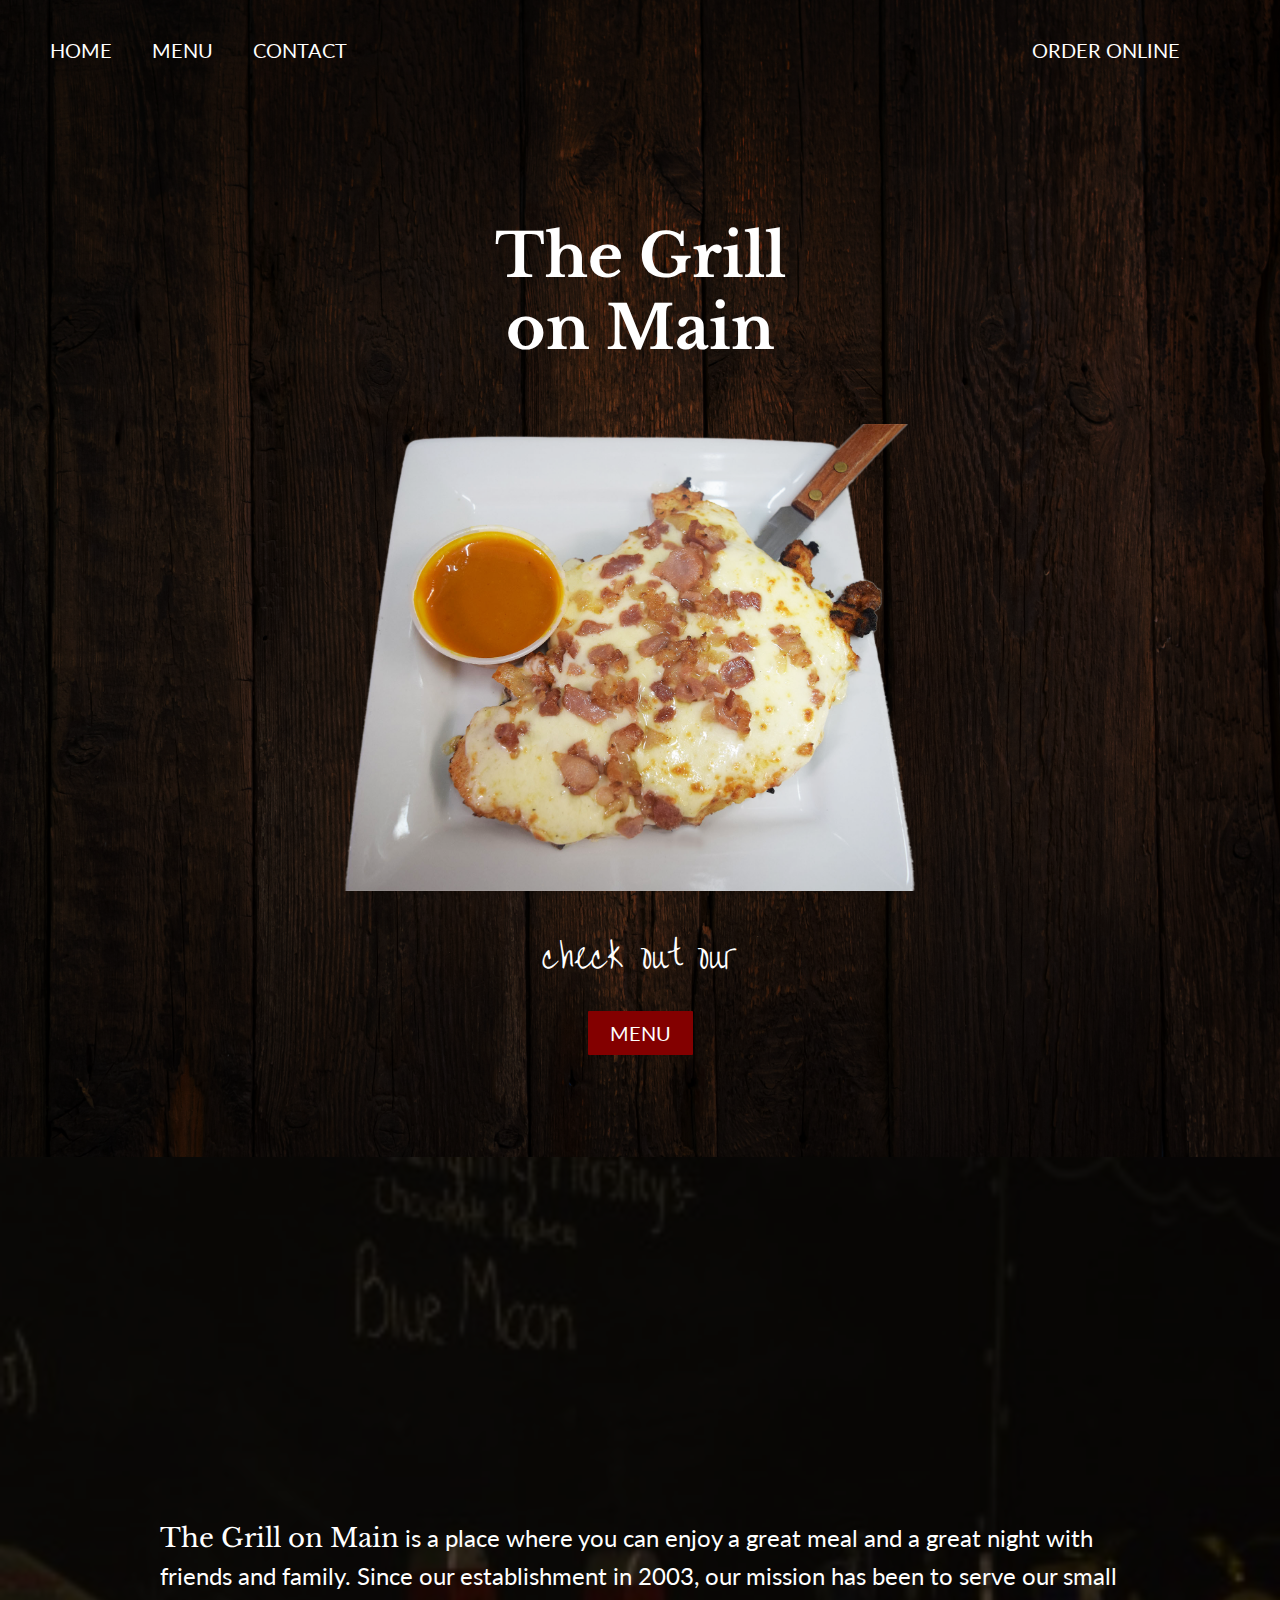
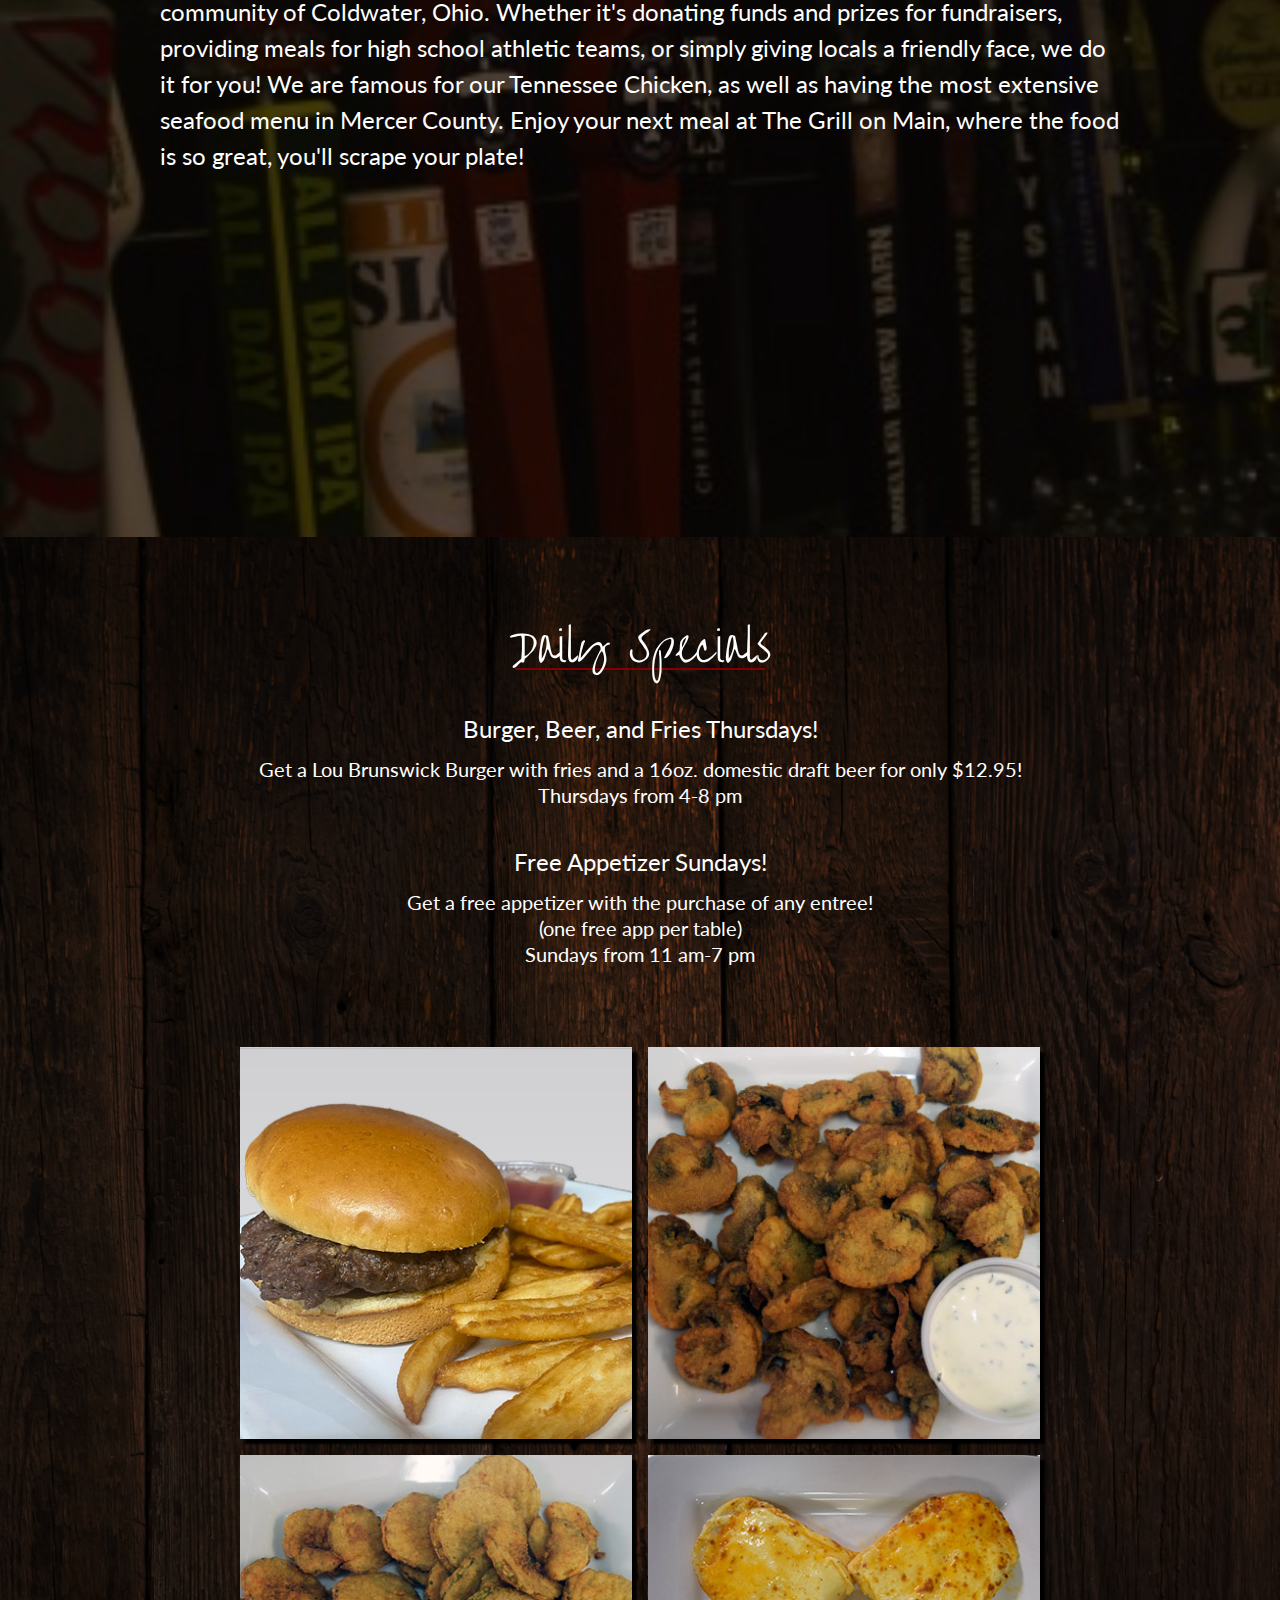
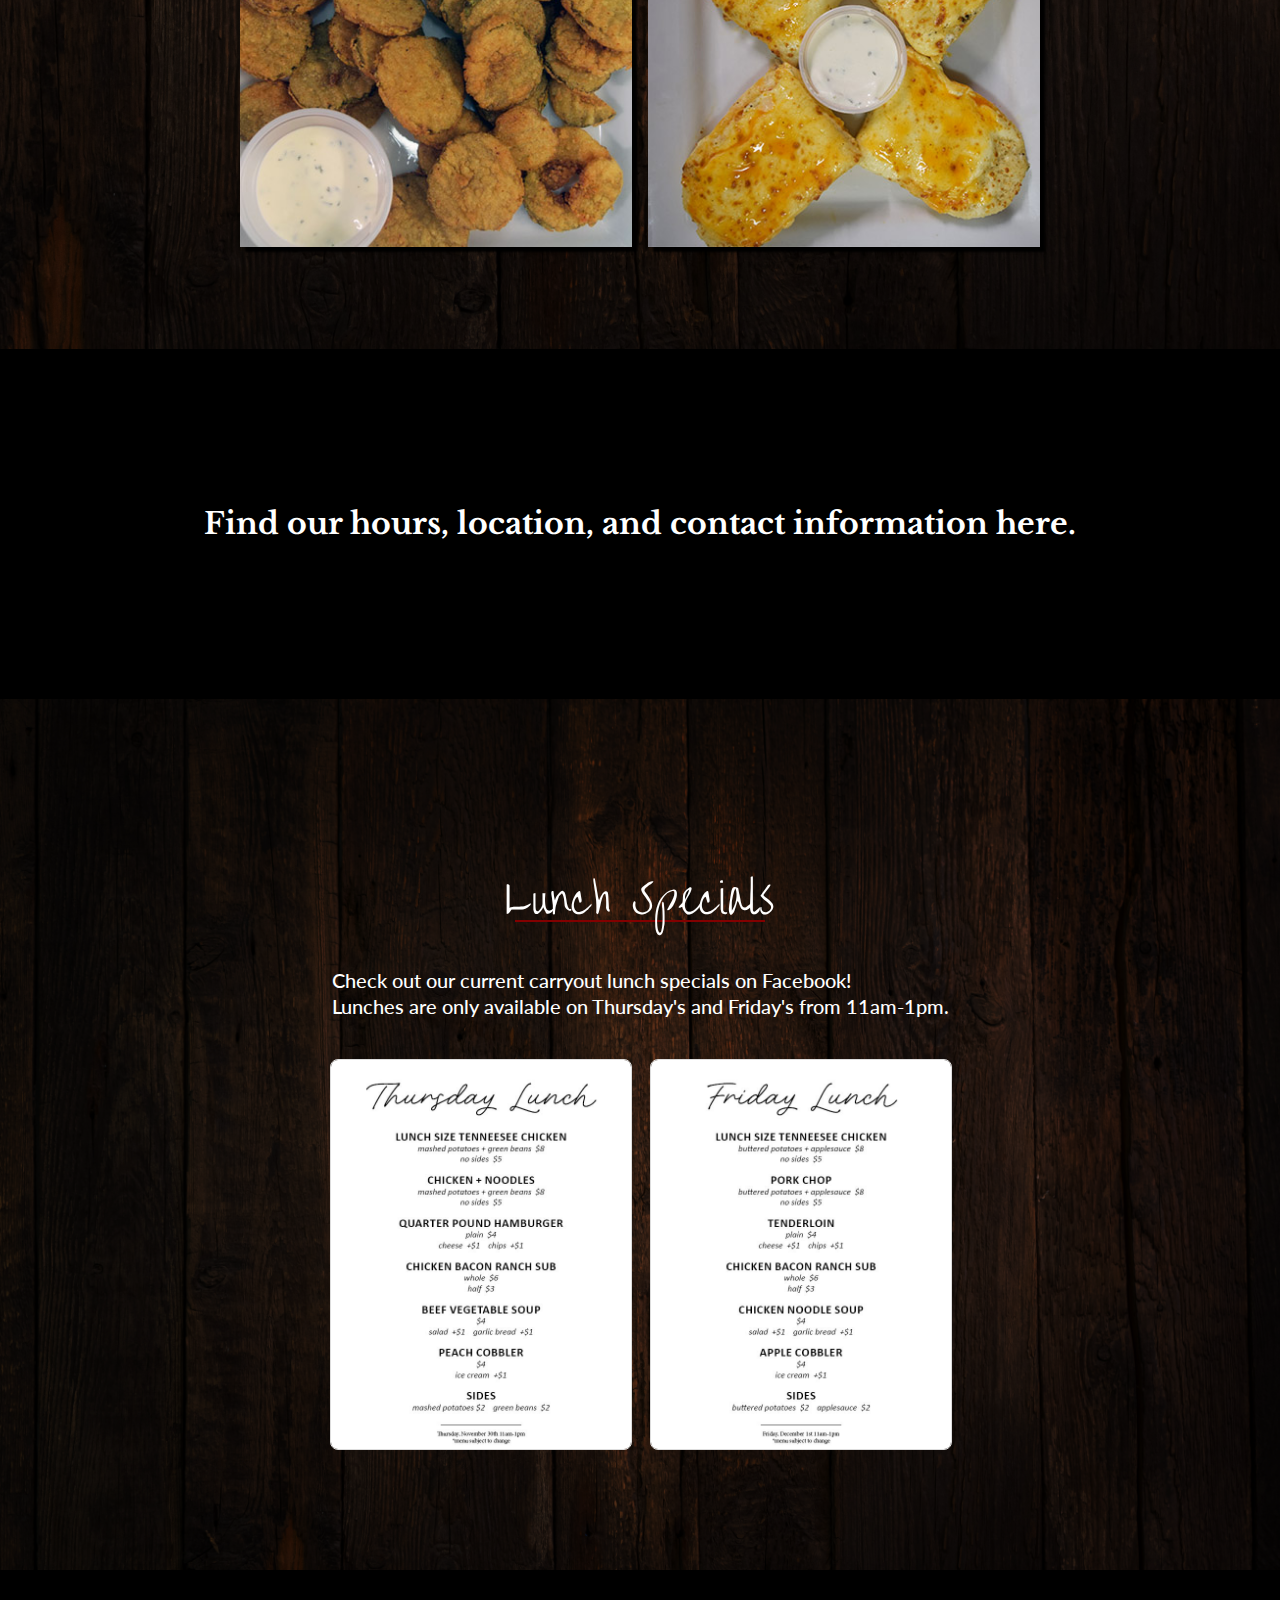
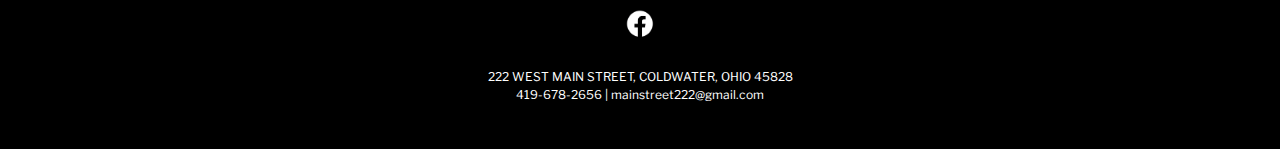
==== index.html @ 2a8985be "added files" ====
<!DOCTYPE html>
<html lang="en">

<head>
  <meta charset="UTF-8">
  <meta name="viewport" content="width=device-width, initial-scale=1.0">
  <meta http-equiv="X-UA-Compatible" content="IE=edge">
  <meta name="description"
    content="The Grill on Main has been serving the Mercer County community since 2006. We have a large selection of fresh seafood, unique entrees, and a variety of draft beer. Dine in with us or order online today!">
  <!-- avoid using a single meta description tag across all of your site's pages or a large group of pages. https://developers.google.com/search/docs/fundamentals/seo-starter-guide -->
  <meta name="author" content="Tech Solutions LLC">
  <meta name="author" content="Marti Rosenbeck">
  <meta name="keywords"
    content="Grill on Main, Restaurant, Family Diner, Fresh Seafood, Large Selection of Seafood, Tenessee Chicken, Chicken, Ohio Restaurant, Coldwater Ohio, Mercer County, Online Ordering, InstantOrder Online Ordering, Restaurant Online Ordering With InstantOrder">
  <title>The Grill on Main | Coldwater, Ohio</title>
  <link rel="stylesheet" type="text/css" href="styles.css">
</head>

<body>
  <div id="body-home">
    <div id="welcome-background">
      <header>
        <!-- hamburger menu -->
        <nav>
          <div id="menuToggle">
            <input type="checkbox" />

            <span></span>
            <span></span>
            <span></span>

            <ul id="menu">
              <li><a href="index.html">Home</a></li>
              <li><a href="menu.html">Menu</a></li>
              <li><a href="contact.html">Contact</a></li>
              <li><a href="https://order.grillonmain.net/menu" target="_blank">Order Online</a></li>
            </ul>
          </div>
        </nav>
        <!-- nav bar menu -->
        <nav>
          <ul id="navMenu">
            <li><a href="index.html">Home</a></li>
            <li><a href="menu.html">Menu</a></li>
            <li><a href="contact.html">Contact</a></li>
            <li><a href="https://order.grillonmain.net/menu" target="_blank">Order Online</a></li>
          </ul>
        </nav>
      </header>

      <h1>Grill on Main Home</h1>

      <section id="welcome">
        <div class="flex-container-query">
          <h2>The Grill <br>on Main</h2>
          <div class="image-container">
            <img src="public/images/TennesseChicken2.png" alt="Tennesse Chicken">
          </div>
        </div>
        <p>check out our</p>
        <a href="menu.html" class="menu-button">MENU</a>
      </section>
    </div>

    <section id="about">
      <div id="about-content">
        <h2>About Us</h2>
        <p>
          <span class="special-text">The Grill on Main</span> is a place where you can enjoy a great meal and a great
          night with friends and family. Since our establishment in 2003, our mission has been to serve our small
          community of Coldwater, Ohio.
          Whether it's donating funds and prizes for fundraisers, providing meals for high school athletic teams, or
          simply giving locals a friendly face, we do it
          for you! We are famous for our Tennessee Chicken, as well as having the most extensive seafood menu in Mercer
          County. Enjoy your next meal at The Grill on Main, where the food is so great, you'll scrape your plate!
        </p>
      </div>
    </section>

    <section id="daily-specials">
      <h2>Daily Specials</h2>

      <div id="specials-content">
          <h3>Burger, Beer, and Fries Thursdays!</h3>
          <p>Get a Lou Brunswick Burger with fries and a 16oz. domestic draft beer for only $12.95!
            <br>Thursdays from 4-8 pm
          </p>

          <h3>Free Appetizer Sundays! </h3>
          <p>Get a free appetizer with the purchase of any entree!<br>(one free app per table)
            <br>Sundays from 11 am-7 pm
          </p>

        <div id="img-gallery">
          <img src="public/images/thursdayhamburgerspecial.jpg" alt="hamburger and fries">
          <img src="public/images/MushroomChipscopy.jpg" alt="mushroom chips">
          <img src="public/images/PickleChipscopy.jpg" alt="pickle chips">
          <img src="public/images/BuffaloBreadcopy.jpg" alt="buffalo bread">
        </div>
      </div>
    </section>

    <section id="banner">
      <h2><a href="contact.html">Find our hours, location, and contact information here.</a> </h2>
    </section>

    <section id="lunch-specials">
      <h2>Lunch Specials</h2>
      <p>Check out our current carryout lunch specials on Facebook!<br> 
        Lunches are only available on Thursday's and Friday's from 11am-1pm.</p>
      <div id="img-flex">
        <a href="https://www.facebook.com/TheGrillonMainCW/" target="_blank">
          <img src="public/images/LunchMenuThursday.jpg" alt="lunch menu pictures that link to Facebook">
        </a>
        <a href="https://www.facebook.com/TheGrillonMainCW/" target="_blank">
          <img src="public/images/LunchMenuFriday.jpg" alt="lunch menu pictures that link to Facebook">
        </a>
      </div>
    </section>

    <footer>
        <!-- Wrap the Facebook icon with an anchor tag -->
        <a href="https://www.facebook.com/TheGrillonMainCW/" target="_blank">
          <img class="facebook-icon" src="public/images/facebook-logo.png" alt="Facebook Icon">
        </a>
        <div class="contact-info">
          <p><a href="https://goo.gl/maps/1swjdxKgeLaWyCQJ6" target="_blank">222 WEST MAIN STREET, COLDWATER, OHIO
              45828</a></p>
          <p><a href="tel:+14196782656">419-678-2656</a> | <a
              href="mailto:mainstreet222@gmail.com">mainstreet222@gmail.com</a></p>
        </div>
    </footer>
  </div>
</body>

</html>
---- styles.css ----
@import url('https://fonts.googleapis.com/css2?family=Lato:wght@100;300;400;700&family=Libre+Baskerville:wght@400;700&family=Libre+Franklin:wght@300;400;500&family=Liu+Jian+Mao+Cao&display=swap');

/* http://meyerweb.com/eric/tools/css/reset/ 
   v2.0 | 20110126
   License: none (public domain)
*/

html,
body,
div,
span,
applet,
object,
iframe,
h1,
h2,
h3,
h4,
h5,
h6,
p,
blockquote,
pre,
a,
abbr,
acronym,
address,
big,
cite,
code,
del,
dfn,
em,
img,
ins,
kbd,
q,
s,
samp,
small,
strike,
strong,
sub,
sup,
tt,
var,
b,
u,
i,
center,
dl,
dt,
dd,
ol,
ul,
li,
fieldset,
form,
label,
legend,
table,
caption,
tbody,
tfoot,
thead,
tr,
th,
td,
article,
aside,
canvas,
details,
embed,
figure,
figcaption,
footer,
header,
hgroup,
menu,
nav,
output,
ruby,
section,
summary,
time,
mark,
audio,
video {
  margin: 0;
  padding: 0;
  border: 0;
  font-size: 100%;
  font: inherit;
  vertical-align: baseline;
}

/* HTML5 display-role reset for older browsers */
article,
aside,
details,
figcaption,
figure,
footer,
header,
hgroup,
menu,
nav,
section {
  display: block;
}

body {
  line-height: 1;
}

ol,
ul {
  list-style: none;
}

blockquote,
q {
  quotes: none;
}

blockquote:before,
blockquote:after,
q:before,
q:after {
  content: '';
  content: none;
}

table {
  border-collapse: collapse;
  border-spacing: 0;
}


/* General styles for all pages */
html {
  font-size: 16px;
  line-height: 1.5;
}

body {
  font-family: "Lato", "Avenir", sans-serif;
}

header {
  z-index: 1;
  position: relative;
}

#navMenu a {
  transition: color 0.3s ease;
}

#navMenu a:hover {
  color: #830000;
}

/* Start of Hamburger Menu */
#menuToggle {
  display: block;
  position: relative;
  top: 50px;
  padding-left: 20px;
  z-index: 1;
  -webkit-user-select: none;
  user-select: none;
}

#menuToggle a {
  text-decoration: none;
  color: #fff;

  transition: color 0.3s ease;
}

#menuToggle input {
  display: block;
  width: 40px;
  height: 32px;
  position: absolute;
  top: -7px;
  left: -5px;

  cursor: pointer;

  opacity: 0;
  z-index: 2;

  -webkit-touch-callout: none;
}

#menuToggle span {
  display: block;
  width: 33px;
  height: 4px;
  margin-bottom: 5px;
  position: relative;

  background: #fff;
  border-radius: 3px;

  z-index: 1;

  transform-origin: 4px 0px;

  transition: transform 0.5s cubic-bezier(0.77, 0.2, 0.05, 1.0),
    background 0.5s cubic-bezier(0.77, 0.2, 0.05, 1.0),
    opacity 0.55s ease;
}

#menuToggle span:first-child {
  transform-origin: 0% 0%;
}

#menuToggle span:nth-last-child(2) {
  transform-origin: 0% 100%;
}


#menuToggle input:checked~span {
  opacity: 1;
  transform: rotate(45deg) translate(-2px, -1px);
  background: #fff;
}


#menuToggle input:checked~span:nth-last-child(3) {
  opacity: 0;
  transform: rotate(0deg) scale(0.2, 0.2);
}

#menuToggle input:checked~span:nth-last-child(2) {
  transform: rotate(-45deg) translate(0, -1px);
}

#menu {
  position: absolute;
  width: 100%;
  margin: -100px 0 0 -50px;
  padding: 50px;
  padding-top: 125px;
  background-color: #000000f7;
  list-style-type: none;
  -webkit-font-smoothing: antialiased;

  transform-origin: 0% 0%;
  transform: translate(-100%, 0);

  transition: transform 0.5s cubic-bezier(0.77, 0.2, 0.05, 1.0);
}

#menu li {
  padding: 1.5rem 0;
  font-size: 3rem;
}

#menuToggle input:checked~ul {
  transform: none;
}
/* End of Hamburger Menu */

/* HOME PAGE STYLES */

/* Welcome section */
#welcome-background {
  background-image: url("public/images/Rusticweatheredwoodenbackground2.jpg");
  background-size: cover;
  background-position: center top;
  background-repeat: no-repeat;
  width: 100%;
  height: 100%;
  position: relative;
}

#welcome-background::before {
  content: "";
  position: absolute;
  top: 0;
  left: 0;
  right: 0;
  bottom: 0;
  background-color: rgba(0, 0, 0, 0.5);
  z-index: 0; 
}

#body-home h1 {
  display: none;
}

#body-home h2 {
  font-family: "Libre Baskerville", serif;
  font-size: 1.5rem;
  font-weight: bold;
  color: #fff;
  text-align: center;
}

#welcome {
  margin-top: 5em;
  width: 100%;
  display: flex;
  flex-direction: column;
  justify-content: center;
  align-items: center;
  padding-bottom: 15%;
  margin-bottom: -7%;
}

#welcome h2 {
  font-size: 3rem;
  padding: 1em 0;
  line-height: 1.2;
  position: relative;
}

#welcome p {
  font-family: 'Liu Jian Mao Cao', 'Lato', serif;
  color: #fff;
  font-size: 2rem;
  padding: 1em;
  z-index: 2;
}

.image-container img {
  max-width: 100%;
  height: auto;
  z-index: 0;
}

.image-container {
  display: flex;
  justify-content: center;
}

.menu-button {
  display: inline-block;
  padding: .5rem 1rem;
  border: 2px solid #830000;
  background-color: #830000;
  color: #fff;
  text-decoration: none;
  border-radius: 1px;
  z-index: 1000;
}

.menu-button:hover {
  background-color: #830000;
  color: #ffffff;
}

/* about section */

#about h2 {
  display: none;
}

#about {
  background-image: url("public/images/BeerTap.jpg");
  background-size: cover;
  background-position: center top;
  background-repeat: no-repeat;
  max-width: 100%;
  height: 100vh;
  padding: 2em;
  position: relative;
  margin-bottom: -7%;
  display: flex;
  flex-direction: column;
  justify-content: center;
}

#about::before {
  content: "";
  position: absolute;
  top: 0;
  left: 0;
  right: 0;
  bottom: 0;
  background-color: rgba(0, 0, 0, 0.68);
  /* Adjust the opacity (last value) to control the darkness */
  z-index: 1;
}

#about-content {
  position: relative;
  z-index: 2;
  padding: 10%;
  color: #fff;
}

#about-content .special-text {
  font-family: 'Libre Baskerville', serif;
  font-size: 1.3rem;
}

#about p {
  font-weight: 400;
  line-height: 1.5;
  font-size: 1.2rem;
}

/* daily specials section */

#daily-specials {
  background-image: url("public/images/Rusticweatheredwoodenbackground2.jpg");
  background-size: cover;
  background-position: center top;
  background-repeat: no-repeat;
  max-width: 100%;
  color: #fff;
  padding: 10%;
  margin-bottom: -7%;
  position: relative;
  z-index: -1;
}

/* Add shadowed background for the text in specials-content */
#daily-specials::before {
  content: "";
  position: absolute;
  top: 0;
  left: 0;
  right: 0;
  bottom: 0;
  background-color: rgba(0, 0, 0, 0.5);
  z-index: 0; 
}

#daily-specials h2 {
  padding-top: 2rem;
  font-family: 'Liu Jian Mao Cao', 'Lato', serif;
  font-weight: 300;
  font-size: 2.5rem;
  padding-bottom: 1em;
  position: relative;
  z-index: 2;
}

/* creates an underline */
#daily-specials h2::after {
  content: "";
  position: absolute;
  bottom: .9em;
  left: 50%;
  width: 5em;
  display: inline-block;
  border-bottom: 2px solid #830000;
  transform: translateX(-50%);
  z-index: -1;
}

#specials-content {
  display: flex;
  flex-direction: column;
  align-items: center;
  /* Center the content vertically and horizontally */
  text-align: center;
  /* Center the content horizontally within each flex item */
  padding-bottom: 2em;
}

#specials-content h3 {
  font-size: 1.2rem;
  line-height: 120%;
  padding-bottom: .5em;
  z-index: 1;
}

#specials-content p {
  font-weight: 400;
  line-height: 130%;
  padding-bottom: 2em;
  z-index: 1;
}

#img-gallery {
  display: grid;
  justify-items: center;
  grid-template-columns: repeat(2, 1fr);
  grid-gap: 2%;
  padding: 2em;
  z-index: 1;
}

#img-gallery img {
  max-width: 100%;
  height: auto;
  box-shadow: 5px 5px 2px rgba(0, 0, 0, 0.95);
}

.main-container {
  display: flex;
  flex-direction: column;
}

/* Banner */
#banner {
  background-color: #000;
  padding: 8rem 1rem;
}

#banner h2 a {
  text-decoration: none;
  color: #fff;
  transition: color 0.3s ease;
}

#banner h2 a:hover {
  color: #830000
}


/* Lunch Specials */
#lunch-specials {
  background-image: url("public/images/Rusticweatheredwoodenbackground2.jpg");
  background-size: cover;
  background-position: center top;
  background-repeat: no-repeat;
  max-width: 100%;
  color: #fff;
  padding: 10%;
  margin-bottom: -7%;
  position: relative;
}

/* Add shadowed background for the text in specials-content */
#lunch-specials::before {
  content: "";
  position: absolute;
  top: 0;
  left: 0;
  right: 0;
  bottom: 0;
  background-color: rgba(0, 0, 0, 0.5);
  z-index: 0; 
}

#lunch-specials h2 {
  padding-top: 2rem;
  font-family: 'Liu Jian Mao Cao', 'Lato', serif;
  font-weight: 300;
  font-size: 2.5rem;
  padding-bottom: 1em;
  position: relative;
  z-index: 2; 
}

/* creates an underline */
#lunch-specials h2::after {
  content: "";
  position: absolute;
  bottom:.9em;
  left: 50%;
  width: 5em;
  display: inline-block;
  border-bottom: 2px solid #830000;
  transform: translateX(-50%);
  z-index: -1;
}

#lunch-specials p {
  font-weight: 500;
  line-height: 130%;
  padding: 0 1em 2em 1em;
  position: relative;
  display: flex;
  justify-content: center;
}

#img-flex {
  display: flex;
  position: relative;
  justify-content: center; 
  align-items: center; 
  gap: 20px;
  padding-bottom: 4rem;
}

#img-flex a {
  flex: 1;
  max-width: 300px; 
}

#img-flex img {
  width: 100%;
  height: auto;
  border: 1px solid #ddd;
  border-radius: 8px; 
  transition: opacity 0.3s ease;
}

#img-flex a:hover img {
  opacity: 0.8; /* Adjust the opacity value as needed */
}

/* footer styles */
footer {
  position: relative;
  background-color: #000;
  height: 30vw;
  max-width: 100%;
  display: flex;
  justify-content: center;
  /* Center the items horizontally */
  align-items: center;
  /* Center the items vertically */
}

/* Add a pseudo-element to create the shadow overlay */
footer::before {
  content: "";
  position: absolute;
  top: 0;
  left: 0;
  right: 0;
  bottom: 0;
  background-color: rgba(0, 0, 0, 0.5);
  /* Adjust the opacity (last value) to control the darkness */
}

.facebook-icon {
  position: absolute;
  top: 30%;
  /* Adjust this value to vertically center the icon */
  left: 50%;
  /* Adjust this value to horizontally center the icon */
  transform: translate(-50%, -50%);
  /* Center the icon precisely */
  z-index: 1;
  width: 30px;
  height: 30px;
}

.contact-info {
  text-align: center;
  /* Center the text inside the container */
  color: #fff;
  white-space: nowrap;
  /* Prevent the address from wrapping to the next line */
  z-index: 2;
  position: relative;
  top: 1.3em;
  line-height: 1.5;
}

.contact-info p {
  font-size: .6rem;
  font-family: "Libre Franklin", sans-serif;
}

.contact-info a {
  color: #ffffff;
  /* Set the default link color to white */
  text-decoration: none;
  /* Remove underlines from links */
}


/* CONTACT PAGE STYLES */
#body-contact {
  background-image: url("public/images/Rusticweatheredwoodenbackground2.jpg");
  background-size: cover;
  background-position: center top;
  background-repeat: no-repeat;
  width: 100%;
  height: 100%;
  color: white;
  position: relative;
}

/* Add shadowed background for the text in specials-content */
#body-contact::before {
  content: "";
  position: absolute;
  top: 0;
  left: 0;
  right: 0;
  bottom: 0;
  background-color: rgba(0, 0, 0, 0.5);
  z-index: 0; 
}

#body-contact h1 {
  display: none;
}

#contact-us {
  position:relative; 
  top: 8rem;
}

#contact-us > h2:first-of-type {
  font-family: "Libre Baskerville", serif;
  font-size: 1.5rem;
  font-weight: bold;
  color: #fff;
  margin-bottom: 2rem;
  z-index: 0;
  position: relative;
  left: 8%;
  text-transform: uppercase;
}

#contact-flex {
  display: flex;
  flex-direction: column;
  align-items: flex-start;
  position: relative;
  left: 8%;
}

#contact-flex a,
#contact-flex section {
  margin-bottom: 1.5rem; 
}

#contact-us a {
  color: #fff;
  text-decoration: none;
  z-index: 0;
  font-size: 1.2rem;
  transition: color 0.3s ease;
  padding-right: 2rem;
}

#contact-us a:hover {
  color: #830000;
}

#contact-us a:first-child {
  text-decoration: underline;
}

.facebook-icon-2 {
  width: 2rem;
  height: 2rem;
  position: relative;
}

#hours h2 {
  margin-bottom: .3rem;
  font-weight: 500;
  font-size: 1.2rem;
}

#hours p {
  line-height: 1.5rem;
  font-size: 1.2rem;
  z-index: 0;
}

#contact-us > p {
  padding: 1rem 2rem;
  font-weight: 400;
  text-align: left;
  font-size: larger;
  line-height: 1.5;
  z-index: 0;
}

#contact-large-flex > p:nth-child(2) {
  padding: 0 2rem 2rem 2rem;
  line-height: 1.3;
  font-size: larger;
}

#location {
  padding-bottom: 40%;
}

/* Set a specific aspect ratio for the map container */
#location .map-container {
  position: relative;
  width: 80%;
  padding-top: 56.25%;
  left: 10%;
}

/* Style the iframe to fill the map container */
#location .map-container iframe {
  position: absolute;
  top: 0;
  left: 0;
  width: 100%;
  height: 100%;
  border: 0;
}

/* MENU PAGE STYLES */
#body-menu {
  background-color: #f5f5f5;
}

#body-menu h1 {
  display: none;
}

#body-menu h2 {
  font-family: "Libre Baskerville", serif;
  font-size: 1.5rem;
  font-weight: bold;
  color: #000;
  margin: 4rem 0;
}

#menu-sections ul {
  display: flex;
  flex-direction: column;
  align-items: center;
  padding: 2rem 0;
  background-image: url("public/images/kingspecial.jpg");
  background-size: cover;
  width: 100%;
  height: 40vw;
}

#menu-sections li {
  font-family: "Libre Baskerville", serif;
  font-size: .8rem;
  font-weight: bold;
  padding-bottom: 1rem;
}

#menu-sections li a {
  color: #fff;
  text-decoration: none;
}

#appetizer-section {
  margin-top: 10px;
}

.menu-item {
  min-width: 50%;
  /* Set a minimum width to ensure consistent widths */
  margin-bottom: 20px;
}

.menu-item h3 {
  font-size: .75rem;
  font-family: "Libre Franklin", sans-serif;
  font-weight: bold;
  color: #000;
}

.menu-item p {
  font-size: .75rem;
  font-family: "Libre Franklin", sans-serif;
  color: #000;
  line-height: 1.5;
}

.section-note {
  font-size: .5rem;
  font-family: "Libre Franklin", sans-serif;
  color: #000;
}

.section-note:nth-of-type(2) {
  padding-bottom: 40px;
}

#appetizer-section p:nth-of-type(3) {
  font-weight: 500;
}

/* background */
#body-menu header {
  background-image: url("public/images/Rusticweatheredwoodenbackground2.jpg");
  background-size: cover;
  background-position: center top;
  background-repeat: no-repeat;
  max-width: 100%;
  height: 100px;
}

/* body styles */
#main-menu {
  margin: 6vw 10vw;
}

/* Add this CSS to create the two-column layout for menu items */
.menu-item-container {
  display: grid;
  grid-template-columns: repeat(2, 1fr);
  gap: 50px;
  justify-items: center;
}

/* Add this CSS to center the section header (h2) above the columns */
#main-menu section {
  text-align: center;
}

.menu-item {
  text-align: left;
}

/* Add this CSS to create the two-column layout for menu items */
.menu-specials-sides-container {
  display: grid;
  grid-template-columns: repeat(1, 1fr);
}

#daily-specials-section,
.sides-section {
  text-align: center;
  /* Center the section header (h2) above the columns */
}

#daily-specials-section .menu-item,
.sides-section .menu-item {
  text-align: left;
}


.sides-section {
  display: flex;  
  flex-direction: column;
  align-items: center;
}


/* MEDIA QUERIES */
@media (max-width: 460px) {
  #navMenu {
    display: none;
  }

  #menu-sections ul {
    padding: 0;
  }

  #menu-sections li {
    padding: 0;
    font-size: 1.5rem;
    margin: 2rem 0;
  }
  
  #menu-sections ul {
    height: 150vw;
    background-position: -200px 0;
  }
}

@media (max-width: 345px) {
  #menu-sections li {
    font-size: 1rem;
    margin: 1.5rem 0;
  }
  }

@media (min-width: 460px) {
  #menuToggle {
    display: none;
  }

  #navMenu {
    display: flex;
    list-style: none;
    margin-left: 30px;
  }

  #navMenu li {
    margin-right: 20px;
    margin-top: 40px;
    margin-left: 20px;

  }

  #navMenu li:last-child {
    margin-right: 0;
    margin-left: auto;
    padding-right: 8%;
  }

  #navMenu li a {
    color: white;
    text-decoration: none;
    text-transform: uppercase;
  }

  footer {
    height: 20vw;
  }
}

@media (min-width: 540px) {
  #menu-sections li {
    font-size: 1.2rem;
    padding-bottom: 1.5rem;
    margin: 0;
  }

  #menu-sections ul {
    background-position: -130px 0;
  }
  }


@media (min-width: 768px) {
  html {
    font-size: 20px;
  }

  .menu-specials-sides-container {
    display: grid;
    grid-template-columns: repeat(2, 1fr);
  }

  .menu-item {
    min-width: 50%;
    /* Set a minimum width to ensure consistent widths */
    max-width: 70%;
  }

  #main-menu {
    margin: 0 20%;
  }

  .flex-container {
    display: flex;
    padding-bottom: 10%;
    justify-content: center;
  }

  .image-container img {
    max-width: 700px;
  }

  footer {
    height: 14vw;
  }

  #menu-sections ul {
    background-position: -180px 0;
  }
}

  @media (min-width: 900px) {
    #menu-sections li {
      font-size: 1.5rem;
      padding-bottom: 1.5rem;
    }

    #menu-sections ul {
      height: 100%;
      background-position: -100px 0;
    }
  }

  @media (min-width: 1200px) {
  #hours {
    min-width: 40%;
  }

  #contact-large-flex {
    display: flex;
    flex-direction: column-reverse;
    padding: 0 4rem;
  }

  #contact-large-flex p {
    padding: 2rem 2rem 2rem 0;
    font-size: 1.3rem;
    line-height: 1.2;
  }

  #contact-large-flex #hours p {
    padding: 0;
    line-height: 1.5;
  }

  #contact-us > h2:first-of-type {
    padding: 0 4rem;
    left: 0;
    margin-bottom: 2rem;
  }

  #contact-large-flex > p:nth-child(2) {
    padding: 0 3rem 1rem 0;
  }

  #contact-flex {
    left: 0;
    width: 40%;
  }

  #location .map-container {
   width: 100%;
   left: 0%;
  }

  #location .map-container iframe {
    height: 60%;
  }

  #location {
    padding-bottom: 0;
  }

  #menu-sections li {
    font-size: 1.9rem;
    padding-bottom: 1.9rem;
  }

}
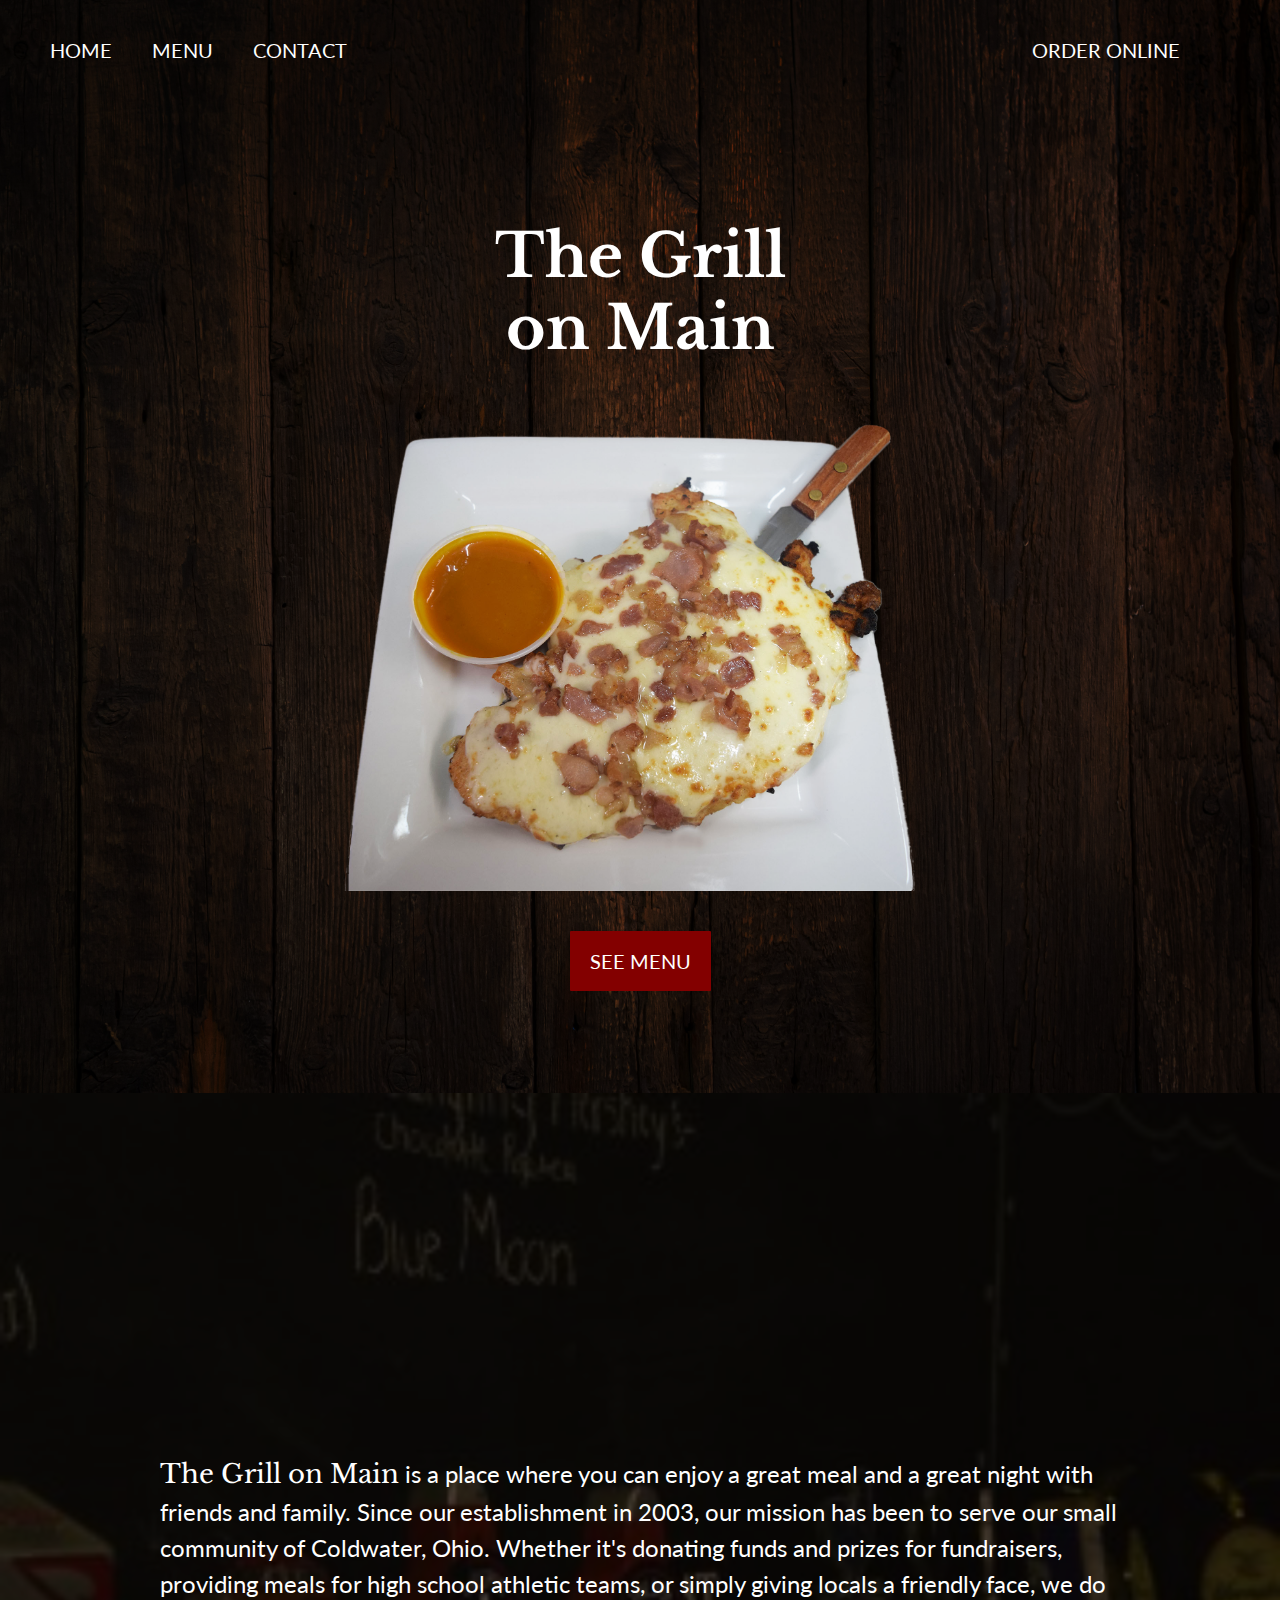
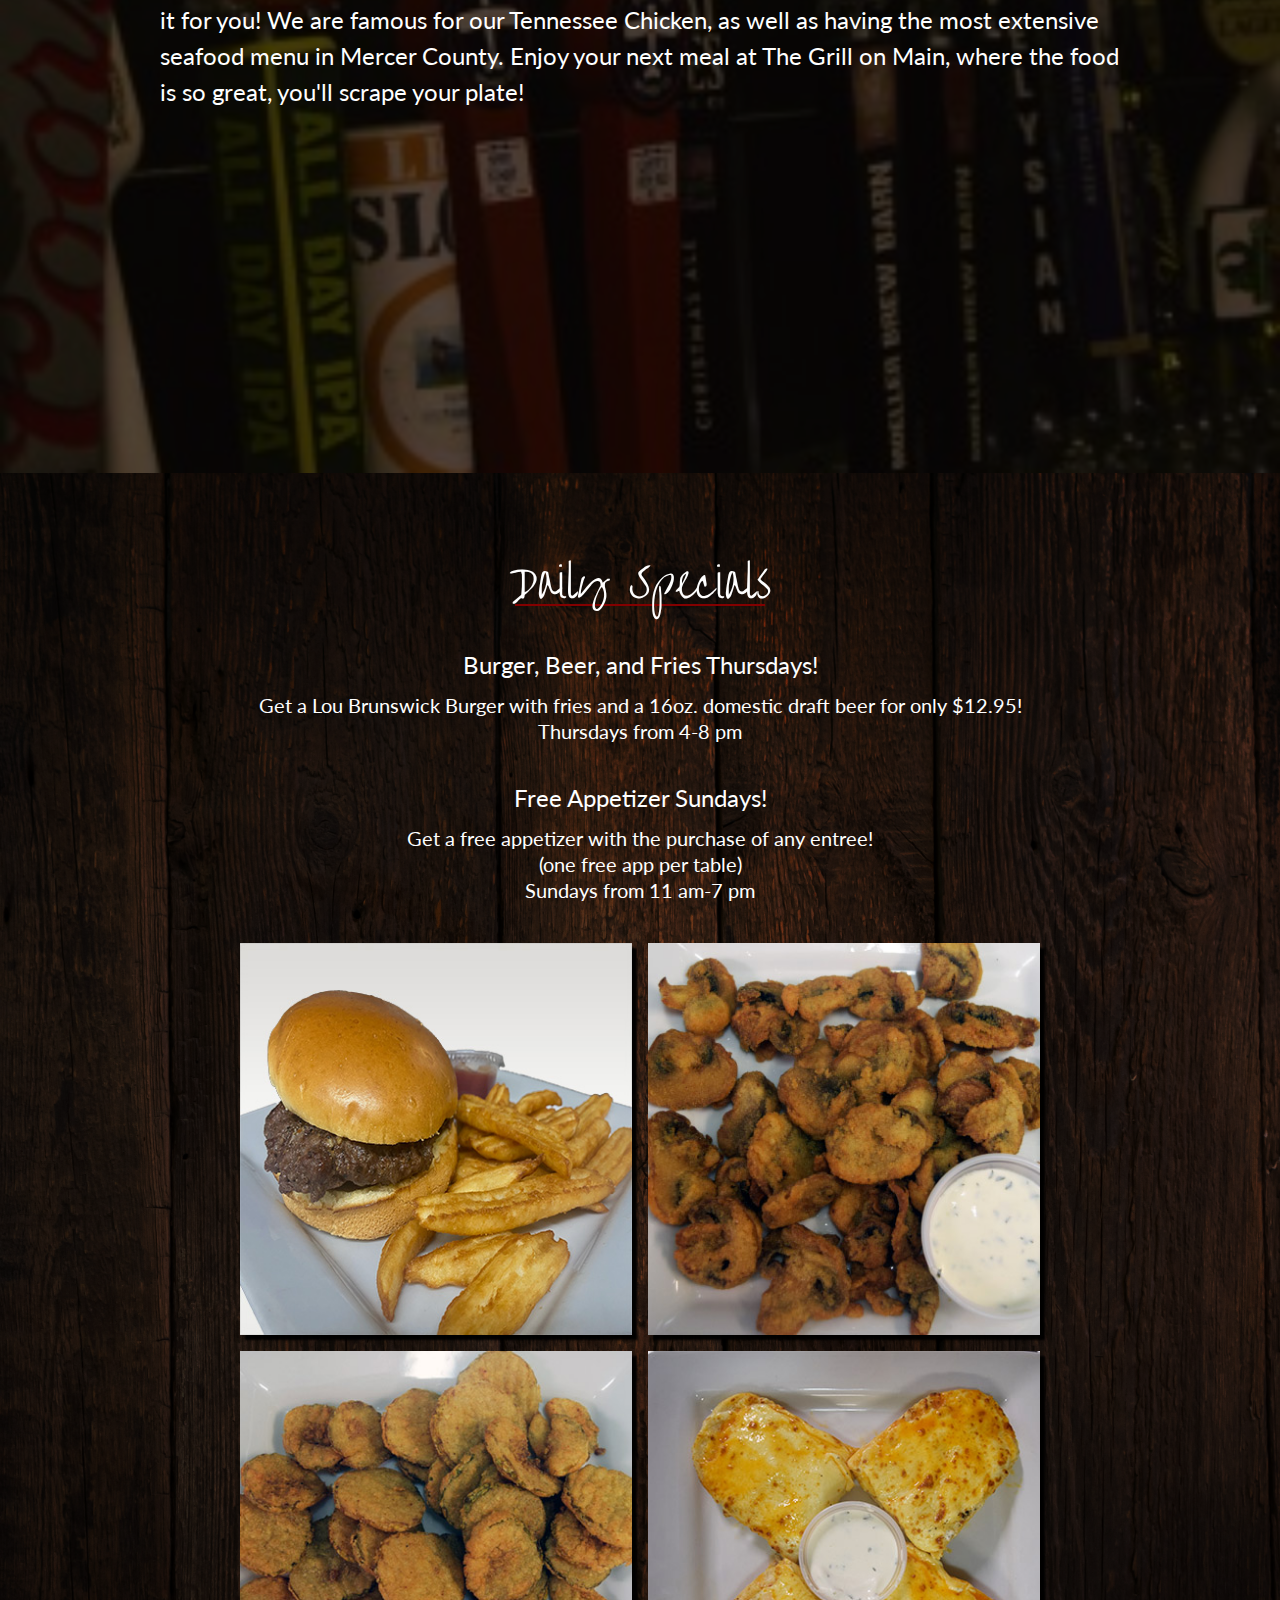
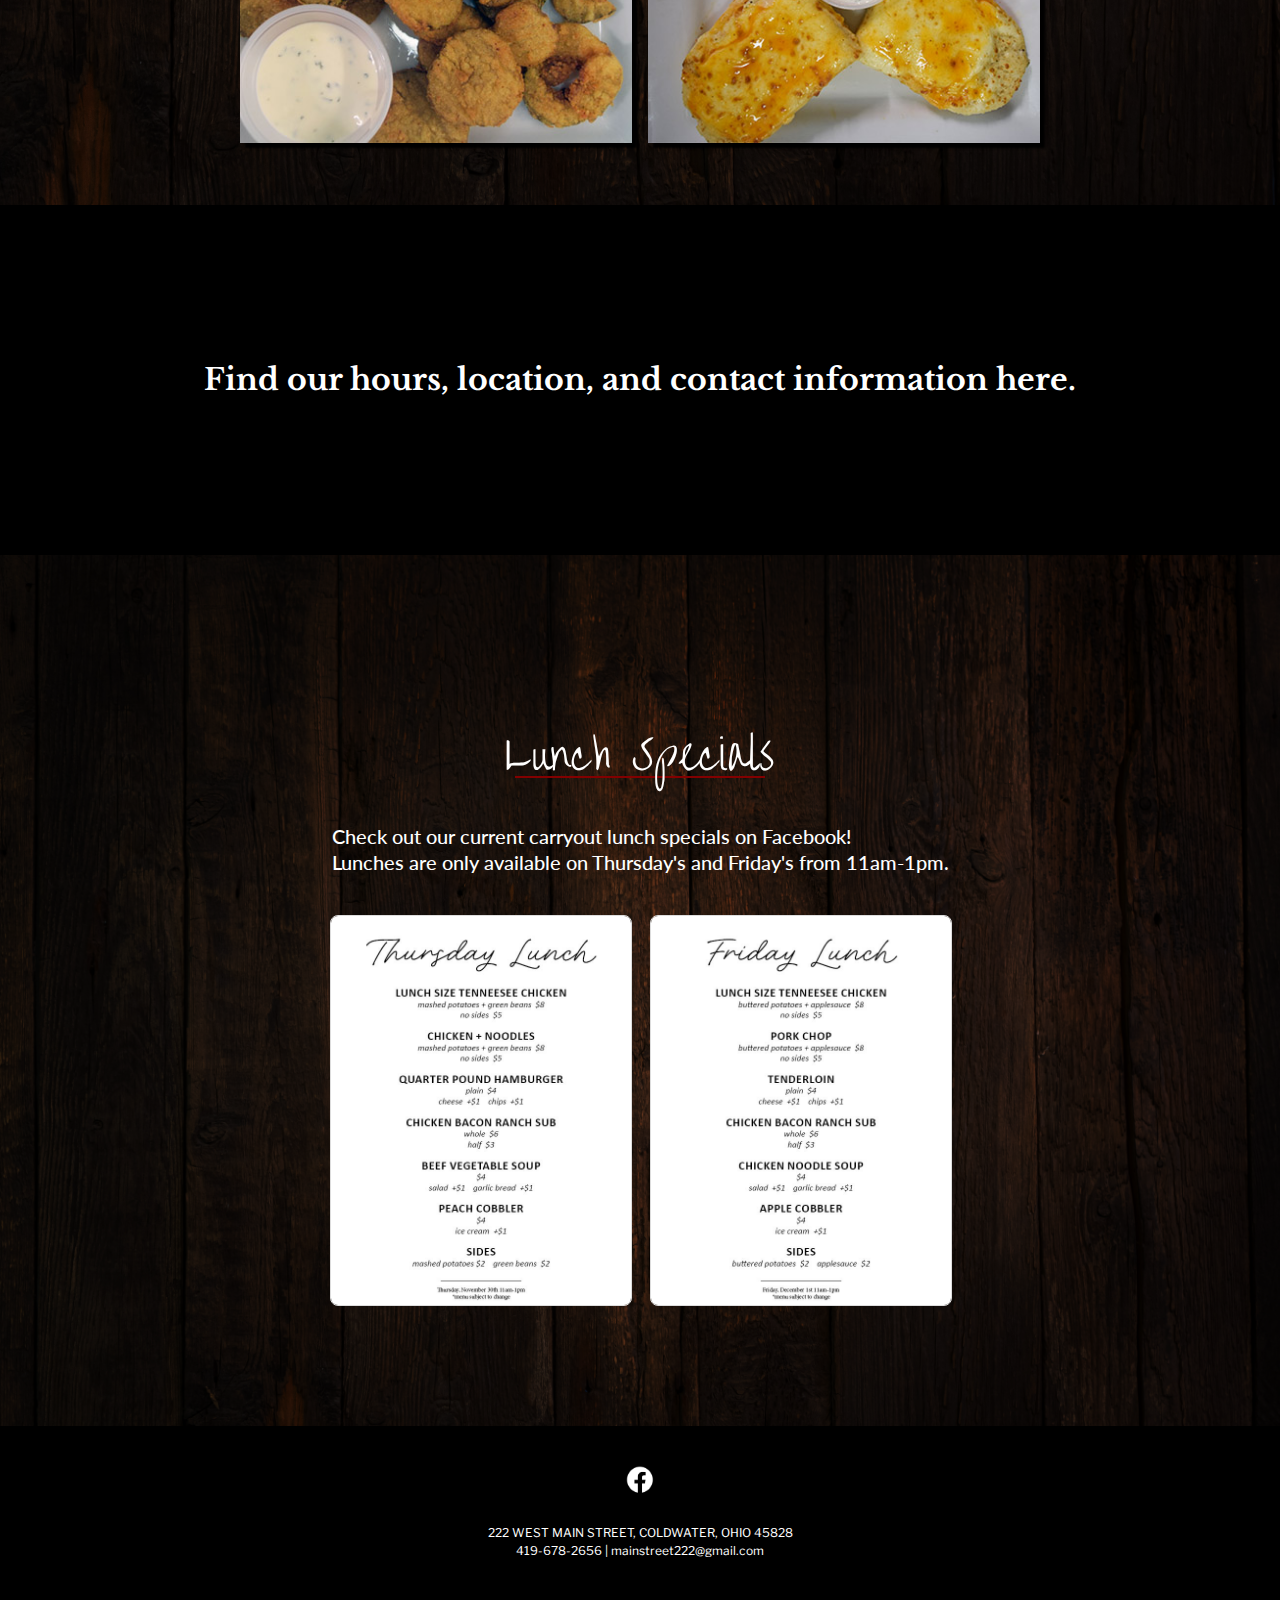
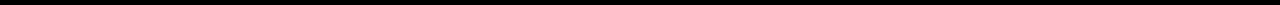
==== commit c3f7e7ad: "updated all files" ====
--- a/index.html
+++ b/index.html
@@ -54,11 +54,10 @@
         <div class="flex-container-query">
           <h2>The Grill <br>on Main</h2>
           <div class="image-container">
-            <img src="public/images/TennesseChicken2.png" alt="Tennesse Chicken">
+            <img src="public/images/TennesseChickenUpdate.png" alt="Tennesse Chicken">
           </div>
         </div>
-        <p>check out our</p>
-        <a href="menu.html" class="menu-button">MENU</a>
+        <a href="menu.html" class="menu-button">SEE MENU</a>
       </section>
     </div>
 
@@ -92,7 +91,7 @@
           </p>
 
         <div id="img-gallery">
-          <img src="public/images/thursdayhamburgerspecial.jpg" alt="hamburger and fries">
+          <img src="public/images/hamburgerUpdate.jpg" alt="hamburger and fries">
           <img src="public/images/MushroomChipscopy.jpg" alt="mushroom chips">
           <img src="public/images/PickleChipscopy.jpg" alt="pickle chips">
           <img src="public/images/BuffaloBreadcopy.jpg" alt="buffalo bread">
--- a/styles.css
+++ b/styles.css
@@ -339,18 +339,18 @@
 
 .menu-button {
   display: inline-block;
-  padding: .5rem 1rem;
-  border: 2px solid #830000;
+  padding: 1rem;
   background-color: #830000;
   color: #fff;
   text-decoration: none;
   border-radius: 1px;
   z-index: 1000;
+  margin-top: 2rem;
 }
 
 .menu-button:hover {
-  background-color: #830000;
-  color: #ffffff;
+  background-color: #fff;
+  color: #830000;
 }
 
 /* about section */
@@ -483,7 +483,7 @@
   justify-items: center;
   grid-template-columns: repeat(2, 1fr);
   grid-gap: 2%;
-  padding: 2em;
+  padding: 0 2em;
   z-index: 1;
 }
 
@@ -702,7 +702,7 @@
   margin-bottom: 2rem;
   z-index: 0;
   position: relative;
-  left: 8%;
+  padding: 0 2rem;
   text-transform: uppercase;
 }
 
@@ -711,7 +711,7 @@
   flex-direction: column;
   align-items: flex-start;
   position: relative;
-  left: 8%;
+  padding: 0 2rem;
 }
 
 #contact-flex a,
@@ -805,7 +805,7 @@
   font-size: 1.5rem;
   font-weight: bold;
   color: #000;
-  margin: 4rem 0;
+  margin: 5rem 0 3rem 0;
 }
 
 #menu-sections ul {
@@ -842,10 +842,12 @@
 }
 
 .menu-item h3 {
-  font-size: .75rem;
+  font-size: 1rem;
   font-family: "Libre Franklin", sans-serif;
   font-weight: bold;
   color: #000;
+  text-transform: uppercase;
+  margin-bottom: .5rem;
 }
 
 .menu-item p {
@@ -853,6 +855,10 @@
   font-family: "Libre Franklin", sans-serif;
   color: #000;
   line-height: 1.5;
+}
+
+.menu-item-price {
+  margin-top: .2rem;
 }
 
 .section-note {
@@ -1011,12 +1017,11 @@
   .menu-specials-sides-container {
     display: grid;
     grid-template-columns: repeat(2, 1fr);
+    grid-gap: 20%;
   }
 
   .menu-item {
-    min-width: 50%;
-    /* Set a minimum width to ensure consistent widths */
-    max-width: 70%;
+    width: 100%;
   }
 
   #main-menu {
@@ -1078,7 +1083,6 @@
 
   #contact-us > h2:first-of-type {
     padding: 0 4rem;
-    left: 0;
     margin-bottom: 2rem;
   }
 
@@ -1087,8 +1091,8 @@
   }
 
   #contact-flex {
-    left: 0;
     width: 40%;
+    padding: 0;
   }
 
   #location .map-container {
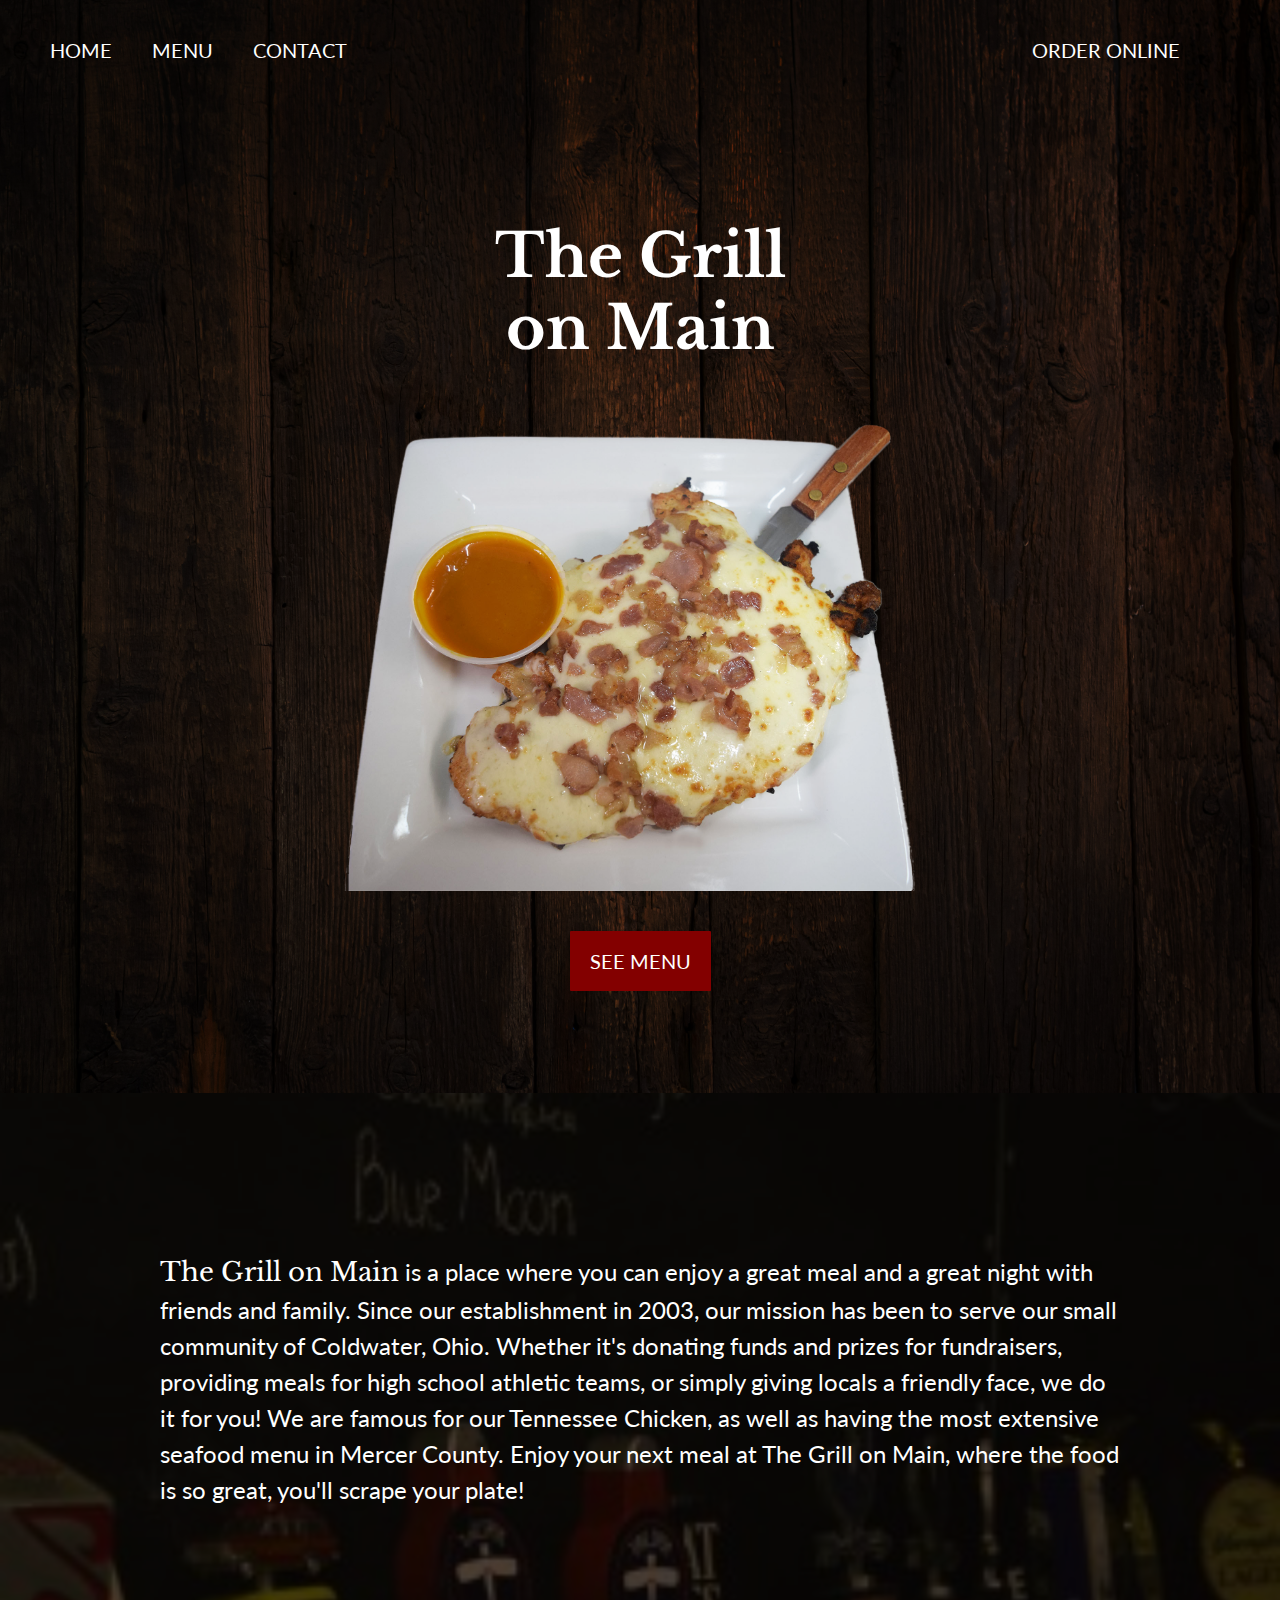
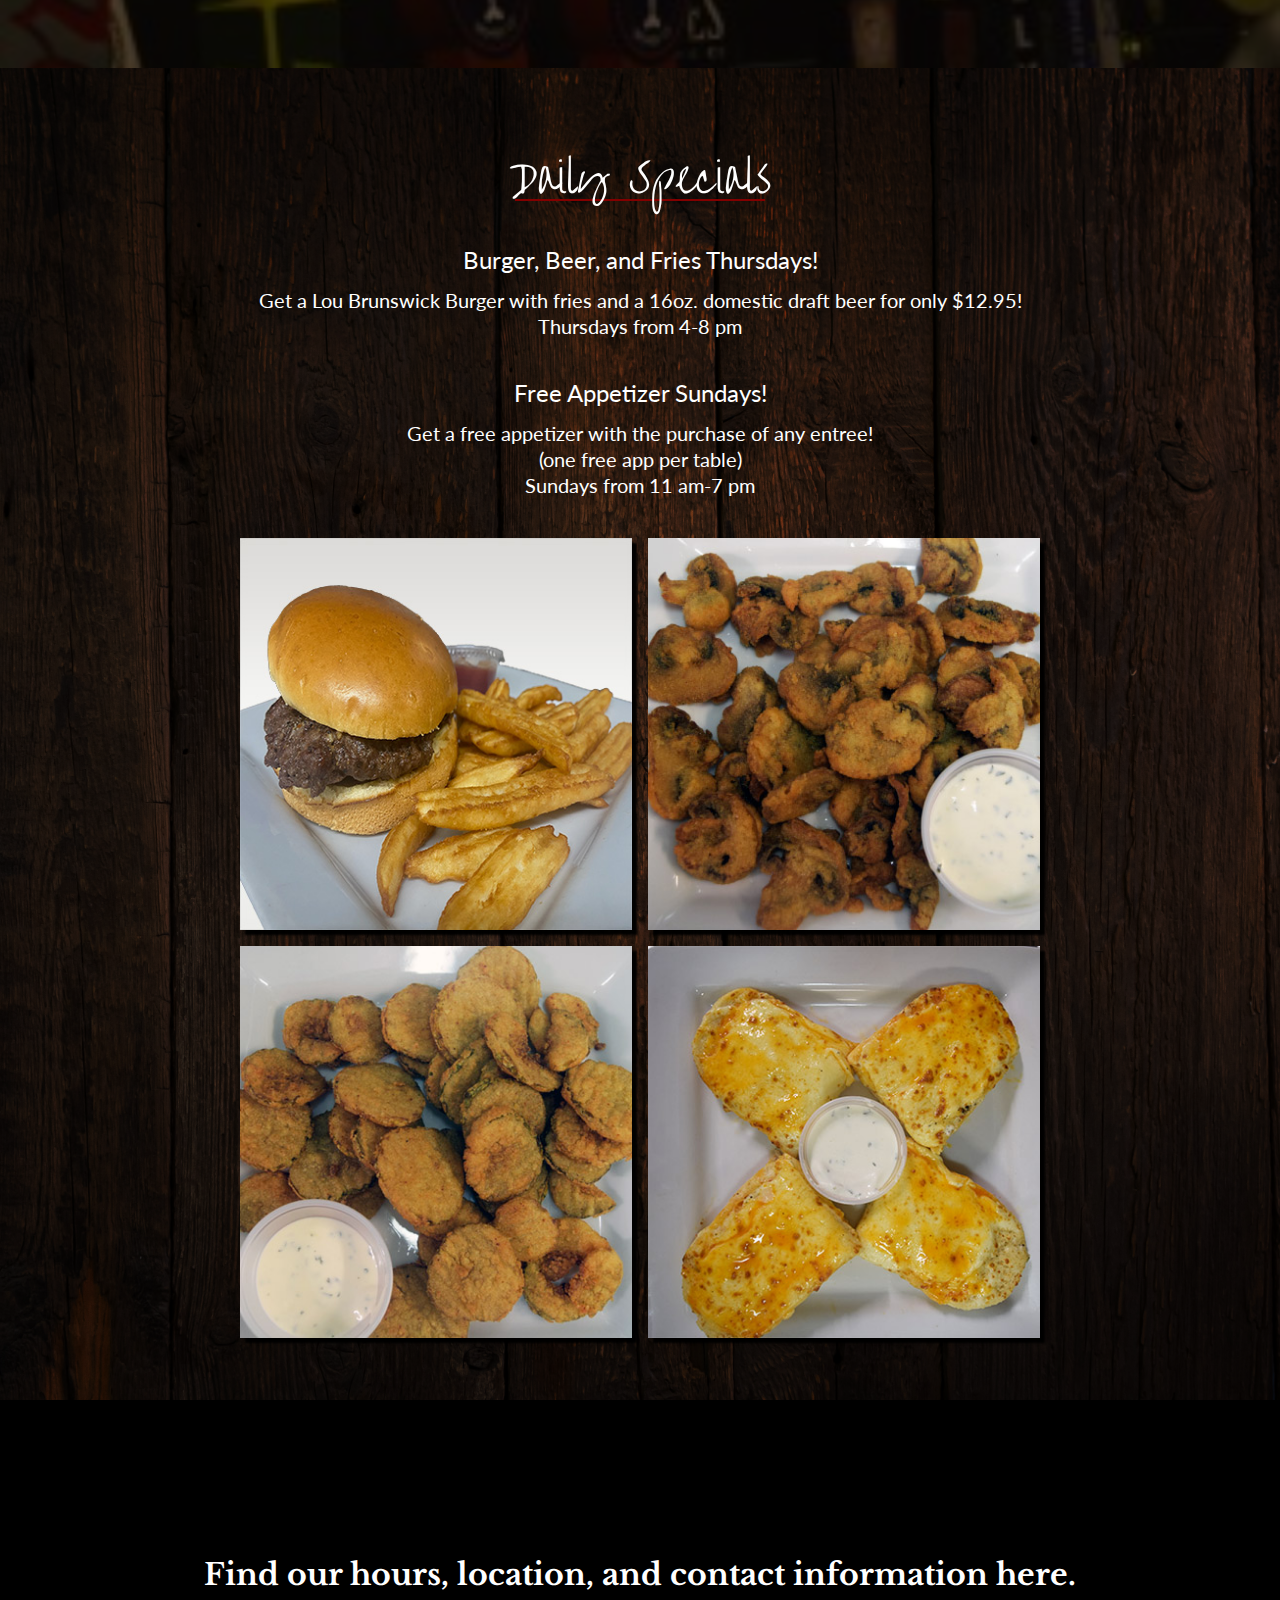
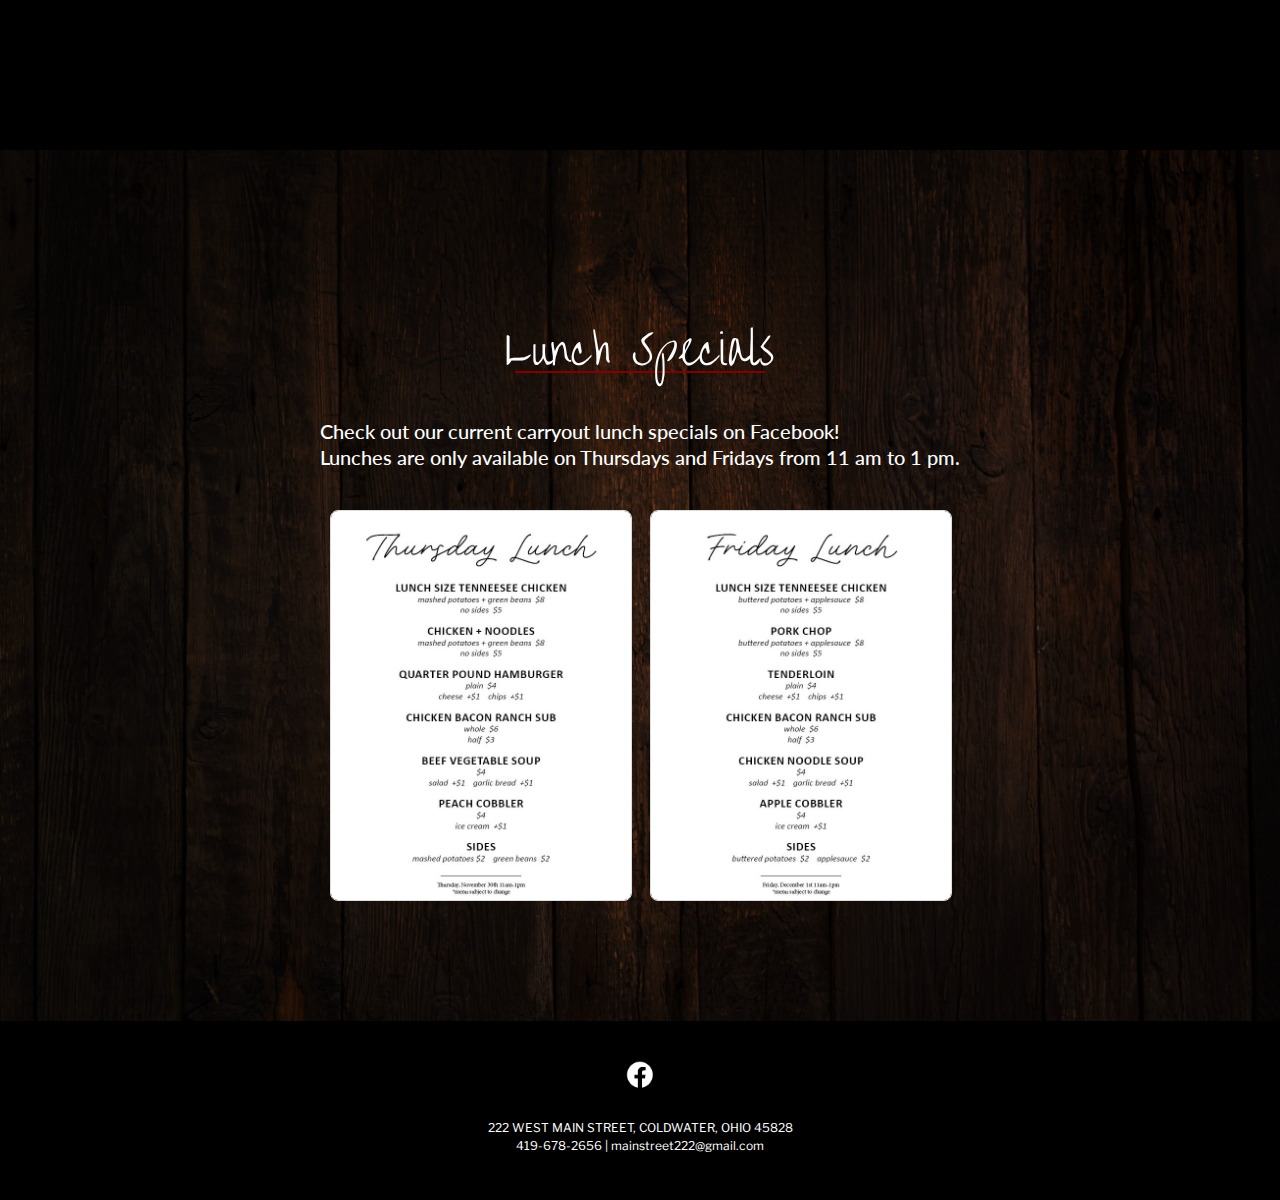
==== commit 982a2861: "slack suggestion updates" ====
--- a/index.html
+++ b/index.html
@@ -106,7 +106,7 @@
     <section id="lunch-specials">
       <h2>Lunch Specials</h2>
       <p>Check out our current carryout lunch specials on Facebook!<br> 
-        Lunches are only available on Thursday's and Friday's from 11am-1pm.</p>
+        Lunches are only available on Thursdays and Fridays from 11 am to 1 pm.</p>
       <div id="img-flex">
         <a href="https://www.facebook.com/TheGrillonMainCW/" target="_blank">
           <img src="public/images/LunchMenuThursday.jpg" alt="lunch menu pictures that link to Facebook">
--- a/styles.css
+++ b/styles.css
@@ -365,13 +365,14 @@
   background-position: center top;
   background-repeat: no-repeat;
   max-width: 100%;
-  height: 100vh;
+  /* height: 100vh; */
   padding: 2em;
   position: relative;
   margin-bottom: -7%;
   display: flex;
   flex-direction: column;
   justify-content: center;
+  background-position: 0 -50px;
 }
 
 #about::before {
